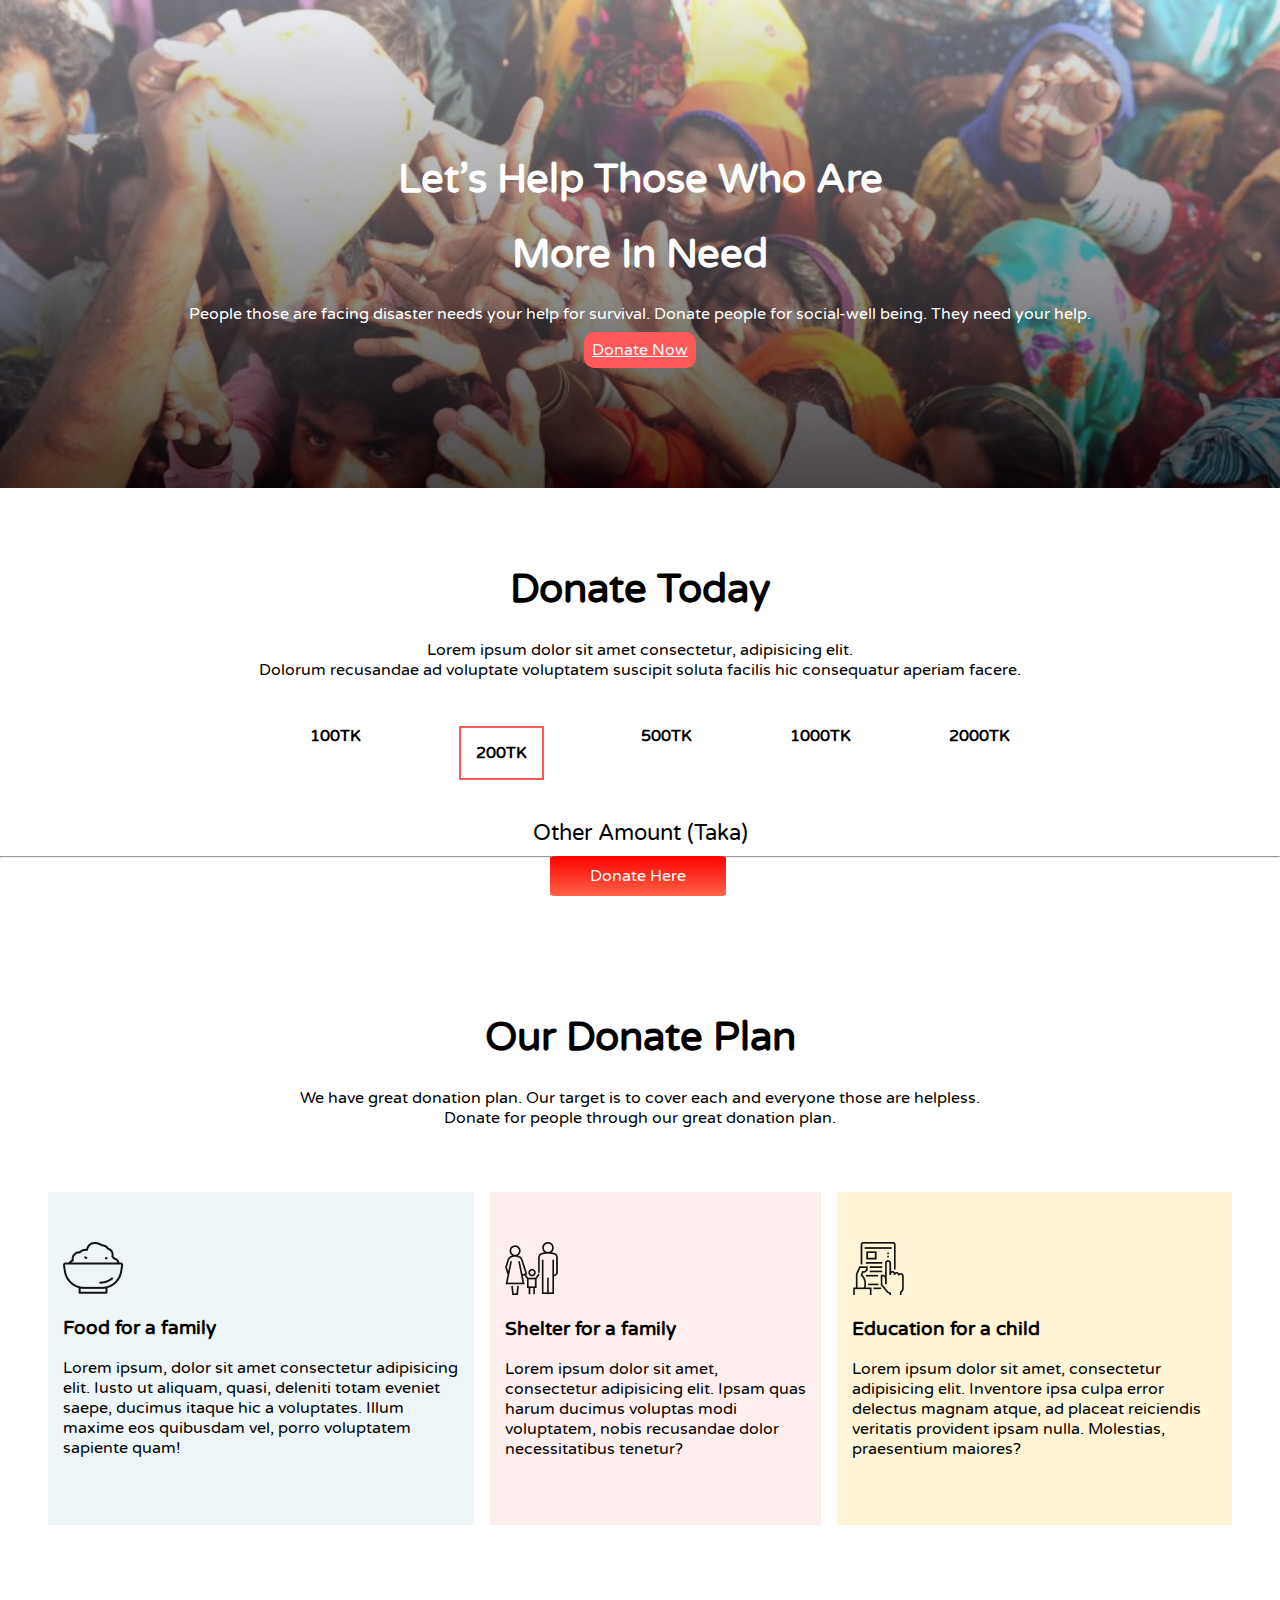
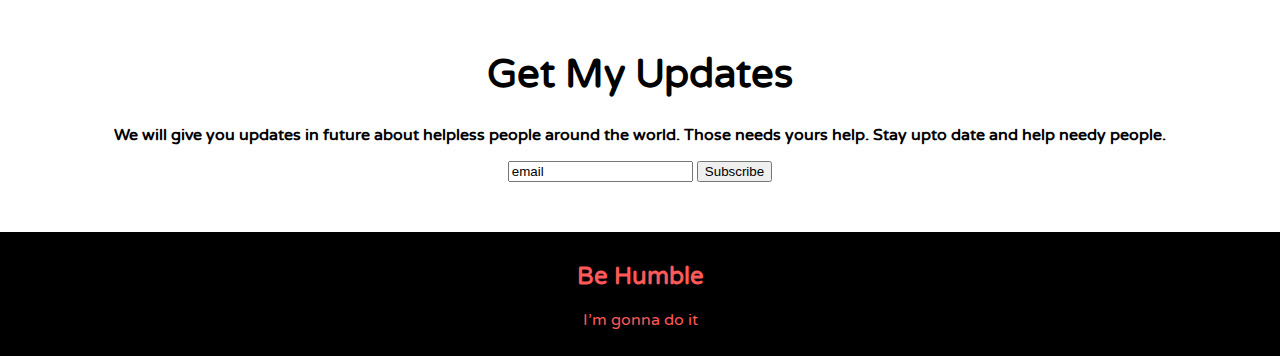
==== donate-today-main/index.html @ 178a85eb "80% code  added" ====
<!DOCTYPE html>
<html lang="en">
<head>
    <meta charset="UTF-8">
    <meta http-equiv="X-UA-Compatible" content="IE=edge">
    <meta name="viewport" content="width=device-width, initial-scale=1.0">
    <title>Fund For People</title>
    <link rel="preconnect" href="https://fonts.googleapis.com">
    <link rel="preconnect" href="https://fonts.gstatic.com" crossorigin>
    <link href="https://fonts.googleapis.com/css2?family=Poppins:wght@300;400&family=Varela+Round&display=swap" rel="stylesheet">
    <link rel="stylesheet" href="style.css">
</head>
<body>
    <header>
            <div class="header">
                <h1>
                    Let’s Help Those Who Are</h1>
                <h1>More In Need</h1>
                <p>People those are facing disaster needs your help for survival. Donate people for social-well being. They need your help.</p>
            
            <a href="">Donate Now</a>
            </div>
    </header>
    <div class="mid-area">
        <h1>Donate Today</h1>
        <p>Lorem ipsum dolor sit amet consectetur, adipisicing elit. <br> Dolorum recusandae ad voluptate voluptatem suscipit soluta facilis hic consequatur aperiam facere.</p>
    </div>
        
       
            <ul class="taka-box">
                <li>100TK</li>
                <li id="box" >200TK</li>
                <li>500TK</li>
                <li>1000TK</li>
                <li>2000TK</li>
            </ul>
         </div>
         <p class="amount-box"> Other Amount (Taka)</p>
         <hr>
         <a class="link-button" target="_blank" href="">Donate Here</a>

         <div class="donate-plan">
            <h1>Our Donate Plan</h1>
            <p>We have great donation plan. Our target is to cover each and everyone those are helpless. <br>
                 Donate for people through our great donation plan. 
            </p>
        </div>
        <section>
            <div class="donate-type" id="plan-1">
                <img src="icons/food.png" alt="">   
                <h3>Food for a family</h3>
                <p>Lorem ipsum, dolor sit amet consectetur adipisicing elit. Iusto ut aliquam, quasi, deleniti totam eveniet saepe, ducimus itaque hic a voluptates. Illum maxime eos quibusdam vel, porro voluptatem sapiente quam!
                </p>
            </div>

            <div class="donate-type" id="plan-2">
                <img src="icons/shelter.png" alt="">
                <h3>Shelter for a family</h3>
                <p>Lorem ipsum dolor sit amet, consectetur adipisicing elit. Ipsam quas harum ducimus voluptas modi voluptatem, nobis recusandae dolor necessitatibus tenetur?</p>
            </div>
            <div class="donate-type" id="plan-3">
                <img src="icons/Frame-1.png" alt="">
                <h3>Education for a child</h3>
                <p>Lorem ipsum dolor sit amet, consectetur adipisicing elit. Inventore ipsa culpa error delectus magnam atque, ad placeat reiciendis veritatis provident ipsam nulla. Molestias, praesentium maiores?</p>
            </div>
        </section>
        <div class="form-section">
            <h1>Get My Updates</h1>
            <p>We will give you updates in future about helpless people around the world. Those needs yours help. Stay upto date and help needy people.</p>
            <form action="">
                <input type="emai" id="email" name="email" value="email">
                <button>Subscribe</button>
            </form>



        </div>
            <footer>
                <div class="footer-content">
                    <h2>Be Humble</h2>
                <p >
                    I’m gonna do it
                </p>
                </div>   
            </footer>

         



</body>
</html>
---- donate-today-main/style.css ----
body{
    font-family: 'Poppins', sans-serif;
    font-family: 'Varela Round', sans-serif;
    margin: 0px;
} 

header{
    color: white;
    text-align: center;
    padding: 10%;
    background-image:
    linear-gradient(to bottom, rgba(222, 224, 235, 0.52), rgba(5, 0, 4, 0.73)),
    url('images/donation0.jpg');
    background-repeat: no-repeat;
    background-size: cover;
}
h1{
    font-size: 250%;
}
a{
    color: aliceblue;
    border-radius: 10px;
    background-color: #FF5959;
    padding: 8px;
}  
.mid-area{
    text-align: center;
    padding-top: 50px;
}

.taka-box{
    margin: auto;
    padding-top: 30px;
    font-weight: 700;
    display: flex;
    list-style: none;
    position: relative;
    justify-content: space-evenly;
    width: 70%;
}
#box{
    border: 2px solid #FF5959;
    padding: 15px;
}
p.amount-box{
    margin-top: 40px;
    font-size: 22px;
    margin-bottom: 10px;
    text-align: center;
}
.link-button{
    background-image: linear-gradient(red, tomato);
    padding: 10px 40px;
    color: white;
    font-weight: 400;
    border-radius: 5%;
    margin-left: 43%;
    text-decoration: none;
}
section{
    display: flex;
    padding: 40px;
    
}
.donate-plan{
    padding-top: 100px;
    text-align: center;
}
.donate-type{
    padding: 50px 15px;
    
    margin: 8px;
}
#plan-1{
    background-color: rgba(79, 157, 166, 0.1);
}
#plan-2{
    background-color: rgba(255, 89, 89, 0.1) ;
}
#plan-3{
    background-color: #FFF4D6;
}
.form-section{
    padding: 50px 15px;
    text-align: center;
    font-weight: 800;
}

footer{
    text-align: center;
    color: #FF5959;
    background-color: black;
}
.footer-content{
    padding: 10px 0px;
}
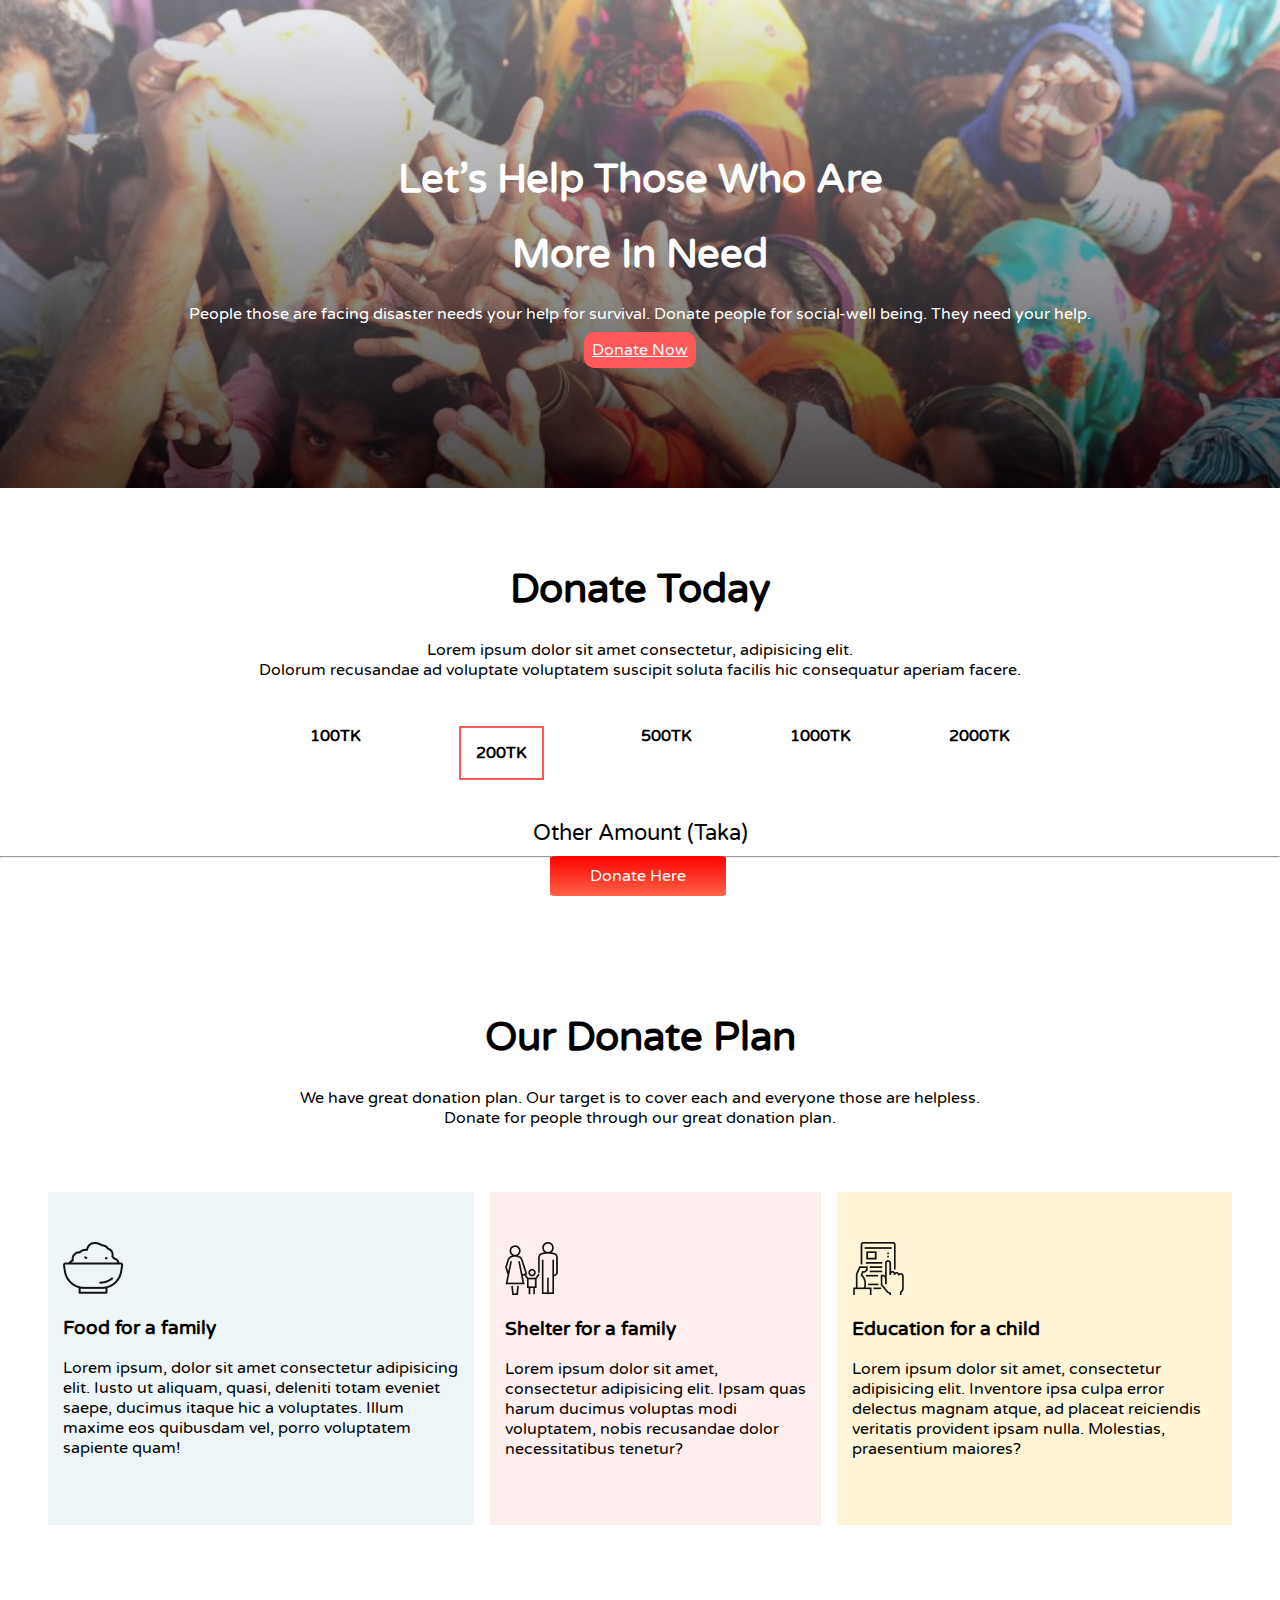
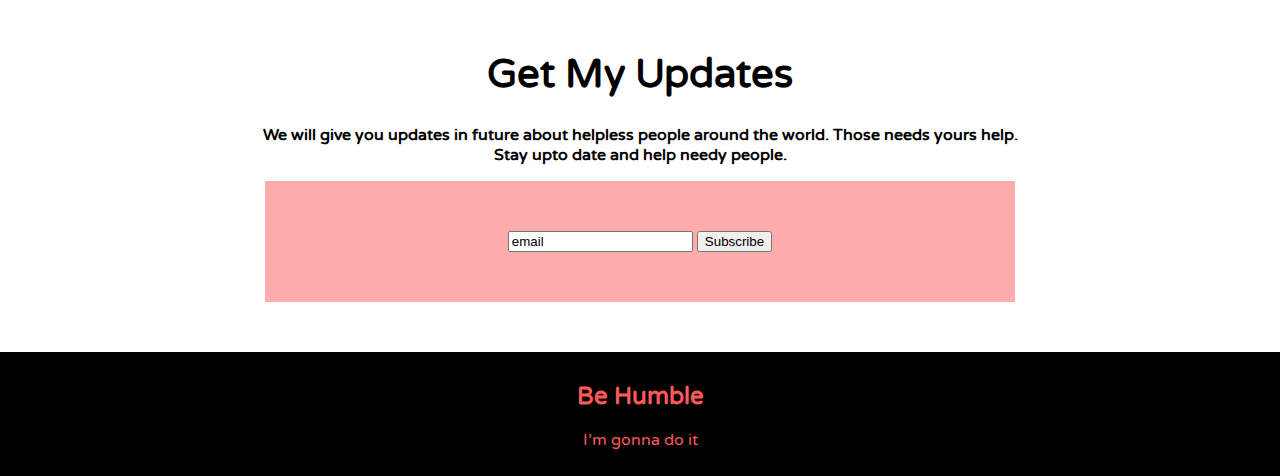
==== commit 74843ae2: "subcription section added" ====
--- a/donate-today-main/index.html
+++ b/donate-today-main/index.html
@@ -66,14 +66,11 @@
         </section>
         <div class="form-section">
             <h1>Get My Updates</h1>
-            <p>We will give you updates in future about helpless people around the world. Those needs yours help. Stay upto date and help needy people.</p>
-            <form action="">
+            <p>We will give you updates in future about helpless people around the world.  Those needs yours help. <br> Stay upto date and help needy people.</p>
+            <form class="subscription">
                 <input type="emai" id="email" name="email" value="email">
                 <button>Subscribe</button>
             </form>
-
-
-
         </div>
             <footer>
                 <div class="footer-content">
--- a/donate-today-main/style.css
+++ b/donate-today-main/style.css
@@ -85,11 +85,17 @@
     text-align: center;
     font-weight: 800;
 }
-
+.subscription{
+    background-color: rgba(255,89,89,0.5);
+    padding: 50px 0px 50px 0px;
+    height: 30%;
+    width: 60%;
+    margin-left: 20%;
+}
 footer{
     text-align: center;
     color: #FF5959;
-    background-color: black;
+    background-color: black;   
 }
 .footer-content{
     padding: 10px 0px;
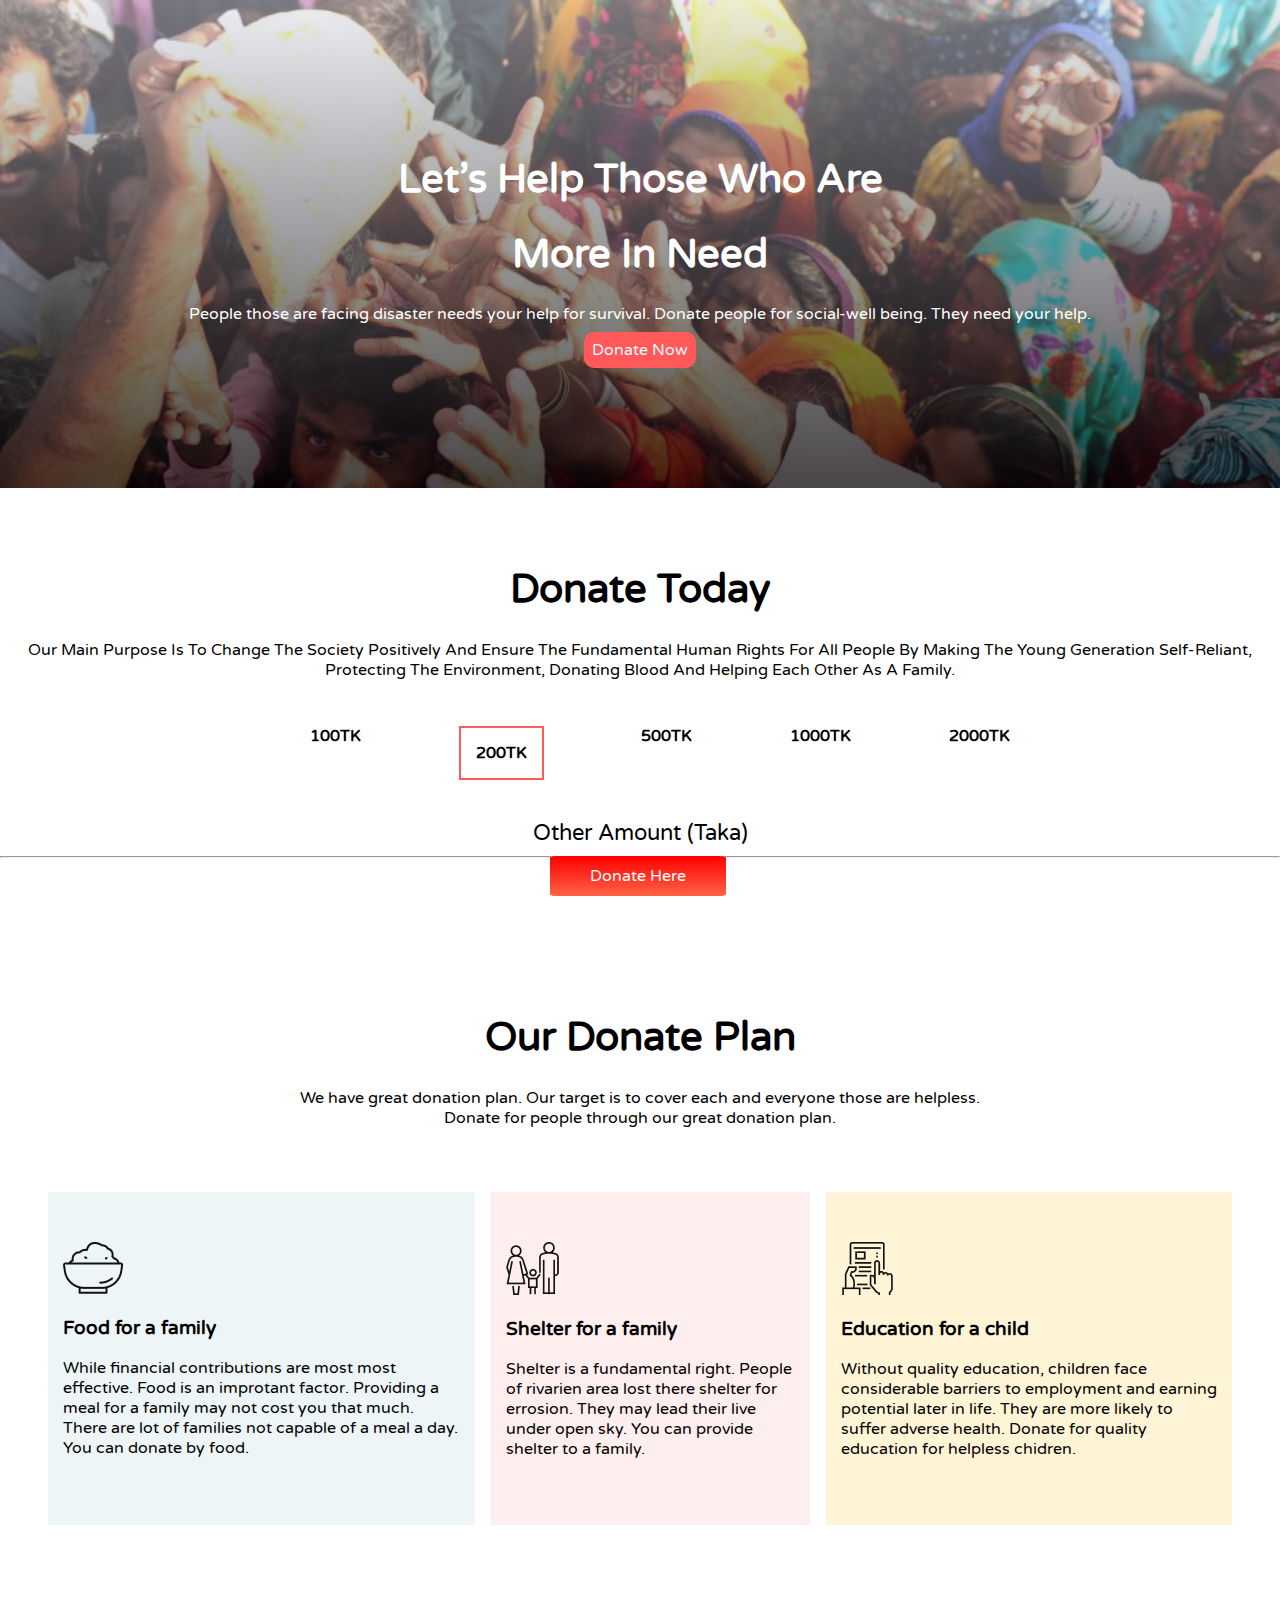
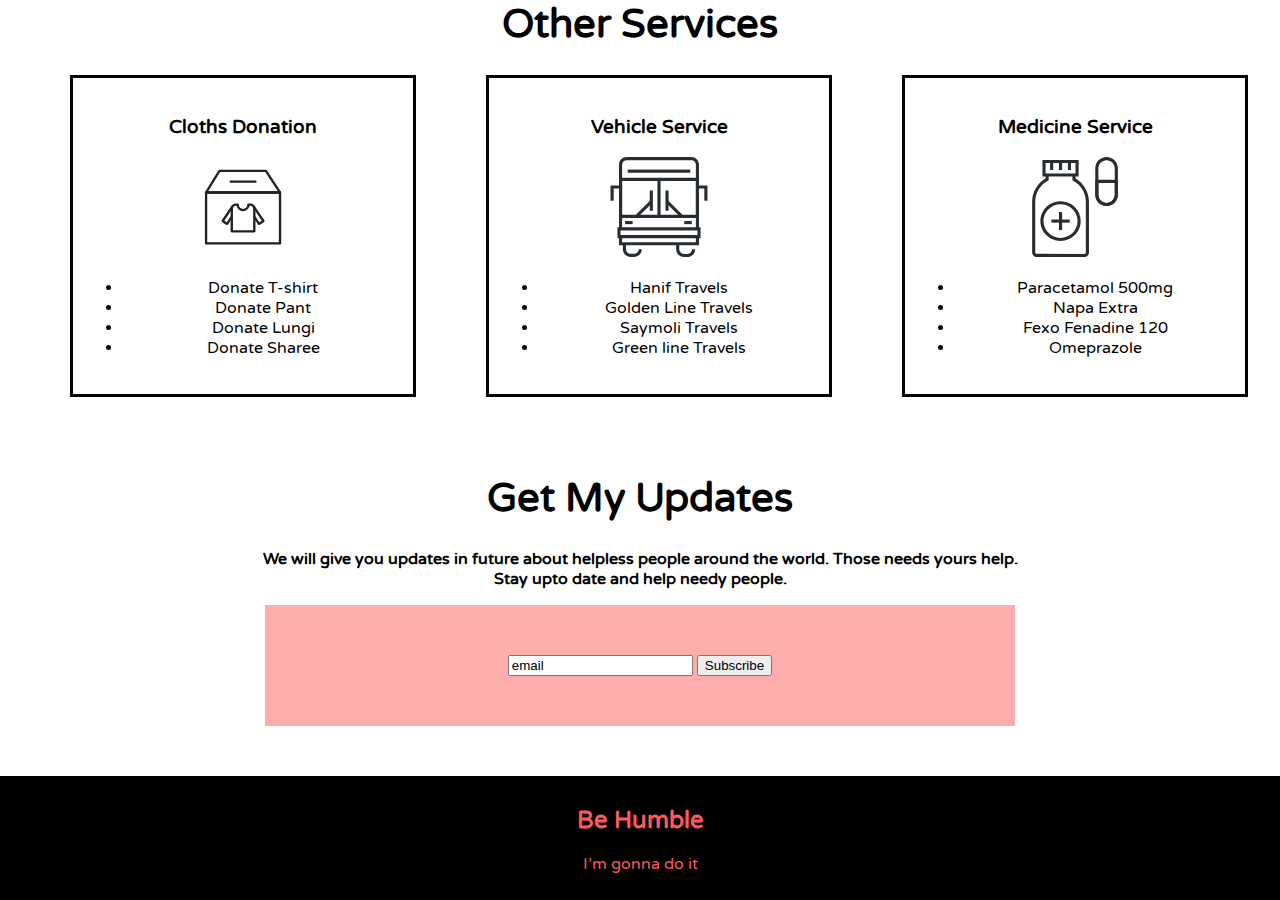
==== commit fc53433e: "finished" ====
--- a/donate-today-main/index.html
+++ b/donate-today-main/index.html
@@ -23,7 +23,7 @@
     </header>
     <div class="mid-area">
         <h1>Donate Today</h1>
-        <p>Lorem ipsum dolor sit amet consectetur, adipisicing elit. <br> Dolorum recusandae ad voluptate voluptatem suscipit soluta facilis hic consequatur aperiam facere.</p>
+        <p>Our Main Purpose Is To Change The Society Positively And Ensure The Fundamental Human Rights For All People By Making The Young Generation Self-Reliant, Protecting The Environment, Donating Blood And Helping Each Other As A Family.</p>
     </div>
         
        
@@ -49,21 +49,58 @@
             <div class="donate-type" id="plan-1">
                 <img src="icons/food.png" alt="">   
                 <h3>Food for a family</h3>
-                <p>Lorem ipsum, dolor sit amet consectetur adipisicing elit. Iusto ut aliquam, quasi, deleniti totam eveniet saepe, ducimus itaque hic a voluptates. Illum maxime eos quibusdam vel, porro voluptatem sapiente quam!
+                <p>While financial contributions are most most effective. Food is an improtant factor. Providing a meal for a family may not cost you that much. There are lot of families not capable of a meal a day. You can donate by food.
                 </p>
             </div>
 
             <div class="donate-type" id="plan-2">
                 <img src="icons/shelter.png" alt="">
                 <h3>Shelter for a family</h3>
-                <p>Lorem ipsum dolor sit amet, consectetur adipisicing elit. Ipsam quas harum ducimus voluptas modi voluptatem, nobis recusandae dolor necessitatibus tenetur?</p>
+                <p>Shelter is a fundamental right. People of rivarien area lost there shelter for errosion. They may lead their live under open sky. You can provide shelter to a family.</p>
             </div>
             <div class="donate-type" id="plan-3">
                 <img src="icons/Frame-1.png" alt="">
                 <h3>Education for a child</h3>
-                <p>Lorem ipsum dolor sit amet, consectetur adipisicing elit. Inventore ipsa culpa error delectus magnam atque, ad placeat reiciendis veritatis provident ipsam nulla. Molestias, praesentium maiores?</p>
+                <p>Without quality education, children face considerable barriers to employment and earning potential later in life. They are more likely to suffer adverse health. Donate for quality education for helpless chidren.</p>
             </div>
         </section>
+        <div class="other-section">
+            <h1>Other Services</h1>
+            <div class="box">               
+                <div class="box-content">
+                    <h3>Cloths Donation</h3>
+                    <img height="100px" width="100px" src="icons/clothes.svg" alt="">
+                    <ul>
+                        <li>Donate T-shirt</li>
+                        <li>Donate Pant</li>
+                        <li>Donate Lungi</li>
+                        <li>Donate Sharee</li>
+                    </ul>
+                </div>  
+                <div class="box-content">
+                    <h3>Vehicle Service</h3>
+                    <img height="100px" width="100px" src="icons/bus.svg" alt="">
+                    <ul>
+                        <li>Hanif Travels</li>
+                        <li> Golden Line Travels</li>
+                        <li> Saymoli Travels</li>
+                        <li> Green line Travels</li>
+                    </ul>
+                </div> 
+                <div class="box-content">
+                    <h3>Medicine Service</h3>
+                    <img height="100px" width="100px" src="icons/medicine.svg" alt="">
+                    <ul>
+                        <li>Paracetamol 500mg</li>
+                        <li>Napa Extra</li>
+                        <li>Fexo Fenadine 120</li>
+                        <li>Omeprazole</li>
+                    </ul>
+                </div>              
+            </div>
+
+        </div>
+
         <div class="form-section">
             <h1>Get My Updates</h1>
             <p>We will give you updates in future about helpless people around the world.  Those needs yours help. <br> Stay upto date and help needy people.</p>
--- a/donate-today-main/style.css
+++ b/donate-today-main/style.css
@@ -22,6 +22,7 @@
     border-radius: 10px;
     background-color: #FF5959;
     padding: 8px;
+    text-decoration: none;
 }  
 .mid-area{
     text-align: center;
@@ -92,6 +93,19 @@
     width: 60%;
     margin-left: 20%;
 }
+.other-section{
+    text-align: center;
+}
+.box{
+    display: flex;
+}
+.box-content{
+    display: block;
+    border: 3px solid black;
+    width: 25%;
+    padding: 20px 10px;
+    margin-left: 70px;
+}
 footer{
     text-align: center;
     color: #FF5959;
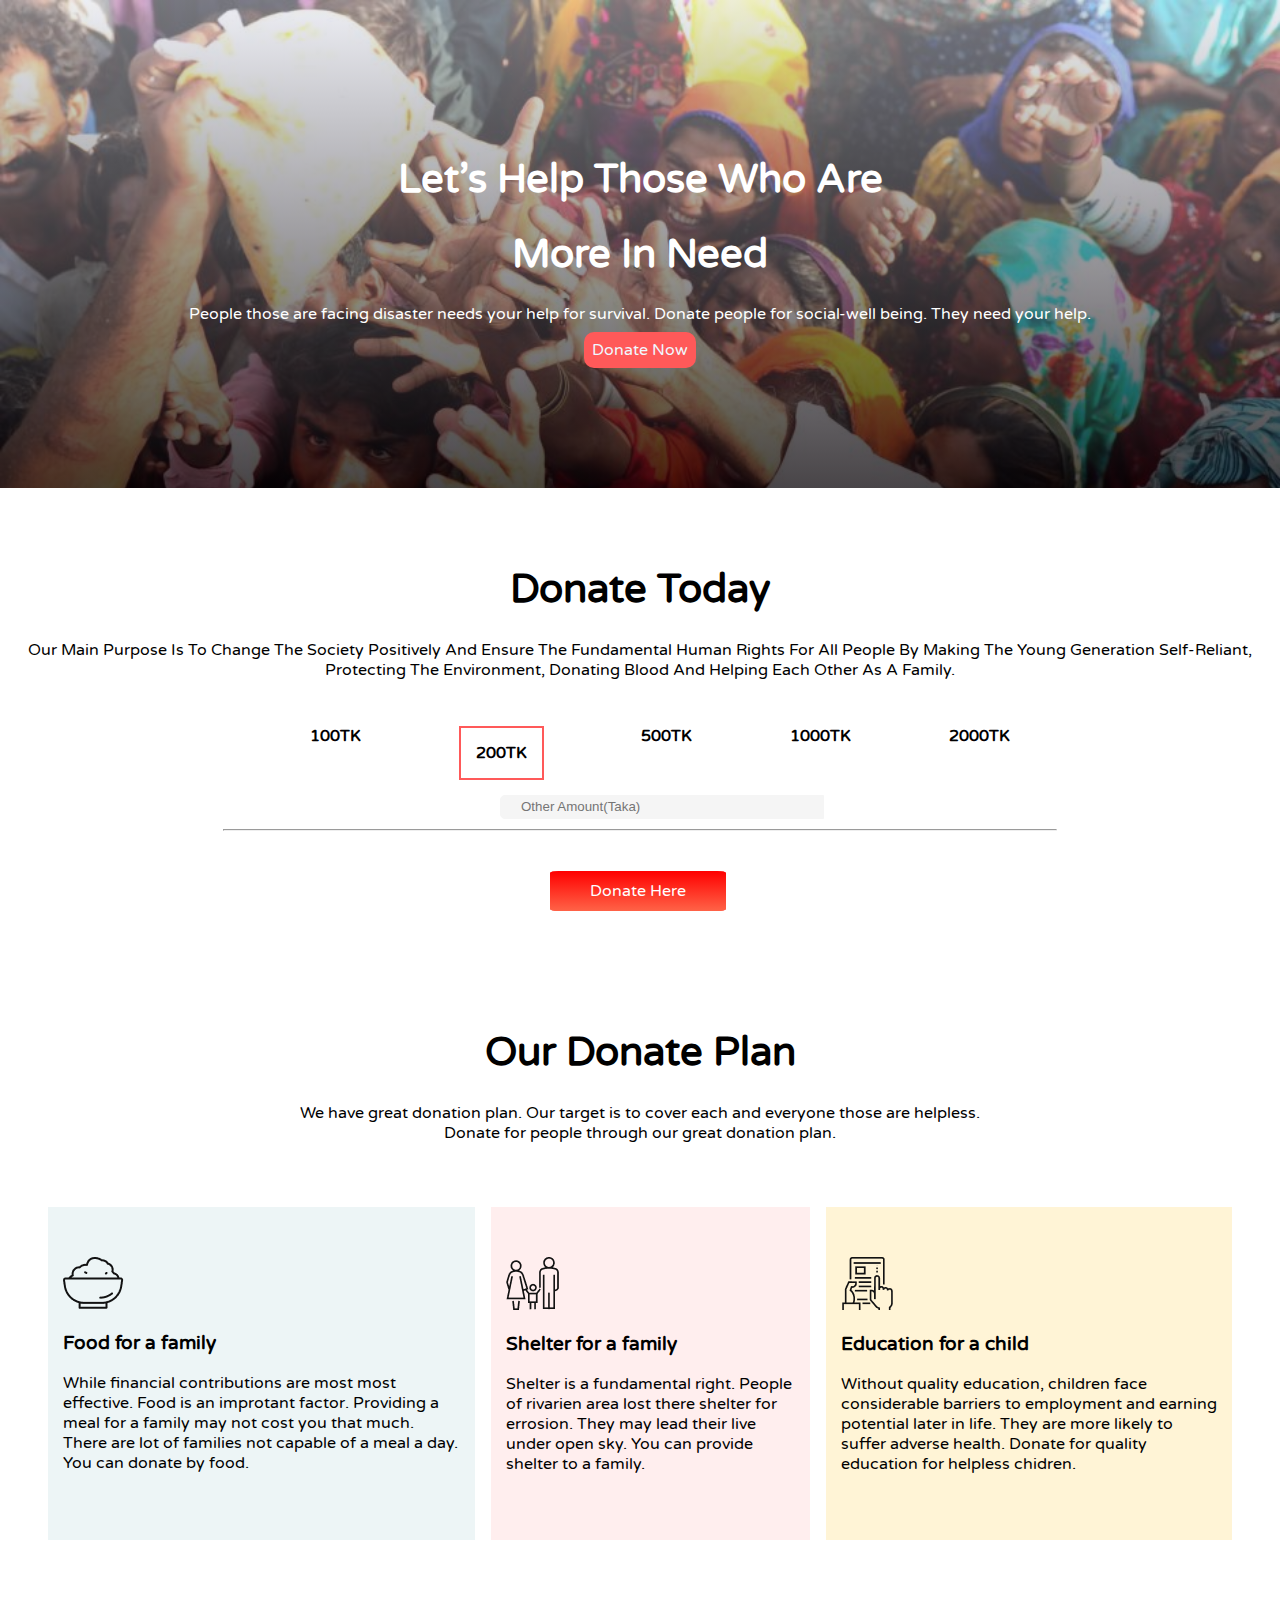
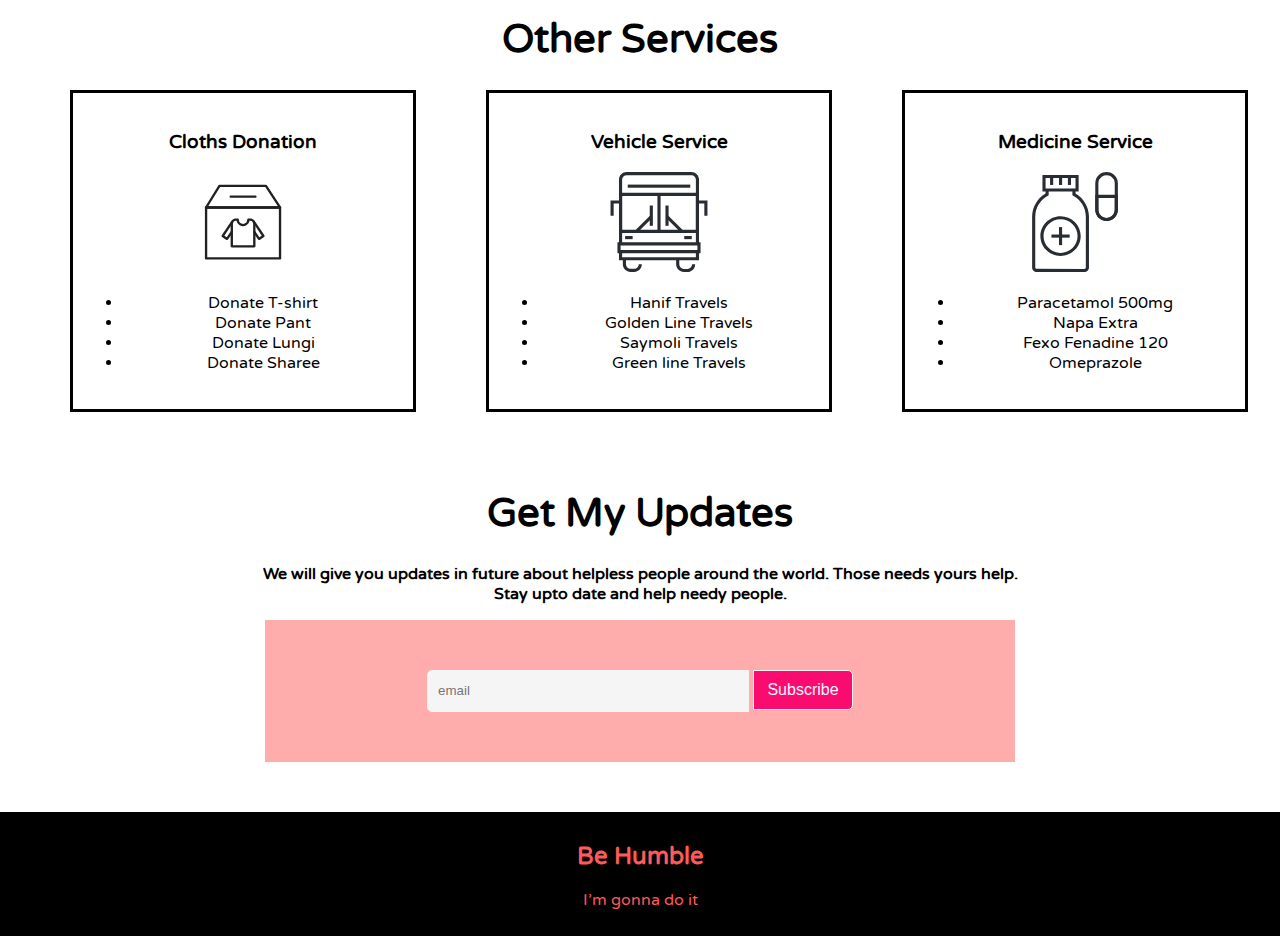
==== commit 12af178f: "final code added" ====
--- a/donate-today-main/index.html
+++ b/donate-today-main/index.html
@@ -25,8 +25,6 @@
         <h1>Donate Today</h1>
         <p>Our Main Purpose Is To Change The Society Positively And Ensure The Fundamental Human Rights For All People By Making The Young Generation Self-Reliant, Protecting The Environment, Donating Blood And Helping Each Other As A Family.</p>
     </div>
-        
-       
             <ul class="taka-box">
                 <li>100TK</li>
                 <li id="box" >200TK</li>
@@ -35,8 +33,9 @@
                 <li>2000TK</li>
             </ul>
          </div>
-         <p class="amount-box"> Other Amount (Taka)</p>
-         <hr>
+         <input type="text" class="donate-field" placeholder="Other Amount(Taka)">
+         <hr id="border">
+         <br>
          <a class="link-button" target="_blank" href="">Donate Here</a>
 
          <div class="donate-plan">
@@ -105,8 +104,8 @@
             <h1>Get My Updates</h1>
             <p>We will give you updates in future about helpless people around the world.  Those needs yours help. <br> Stay upto date and help needy people.</p>
             <form class="subscription">
-                <input type="emai" id="email" name="email" value="email">
-                <button>Subscribe</button>
+                <input type="emai" id="email" class="button-2" name="email" placeholder="email">
+                <input type="Submit" name="Subscribe" value="Subscribe" class="button-1">
             </form>
         </div>
             <footer>
--- a/donate-today-main/style.css
+++ b/donate-today-main/style.css
@@ -17,12 +17,30 @@
 h1{
     font-size: 250%;
 }
+.donate-field{
+    height: 20px;
+    width: 300px;
+    margin-top: 15px;
+    padding-left: 20px;
+    border-top-left-radius: 5px;
+    border-bottom-left-radius: 5px;
+    background-color: whitesmoke;
+    border: 1px solid whitesmoke;
+    margin-left: 500px;   
+}
+#border{
+    width: 65%;
+    margin: 0 auto;
+    margin-top: 10px;
+    margin-bottom: 30px;
+}
 a{
     color: aliceblue;
     border-radius: 10px;
     background-color: #FF5959;
     padding: 8px;
     text-decoration: none;
+    margin: 10px;
 }  
 .mid-area{
     text-align: center;
@@ -55,6 +73,7 @@
     color: white;
     font-weight: 400;
     border-radius: 5%;
+    margin-top: 15px;
     margin-left: 43%;
     text-decoration: none;
 }
@@ -93,6 +112,27 @@
     width: 60%;
     margin-left: 20%;
 }
+.button-1{
+    height: 40px;
+    padding: 5px;
+    font-size: 16px;
+    width: 100px;
+    border-top-right-radius: 5px;
+    border-bottom-right-radius: 5px;
+    background-color: rgb(250, 11, 111);
+    color: aliceblue;
+    border: 1px solid whitesmoke;
+    cursor: pointer;
+  }
+.button-2{
+    height: 20px;
+    width: 300px;
+    padding: 10px;
+    border-top-left-radius: 5px;
+    border-bottom-left-radius: 5px;
+    background-color: whitesmoke;
+    border: 1px solid whitesmoke;
+  }
 .other-section{
     text-align: center;
 }
